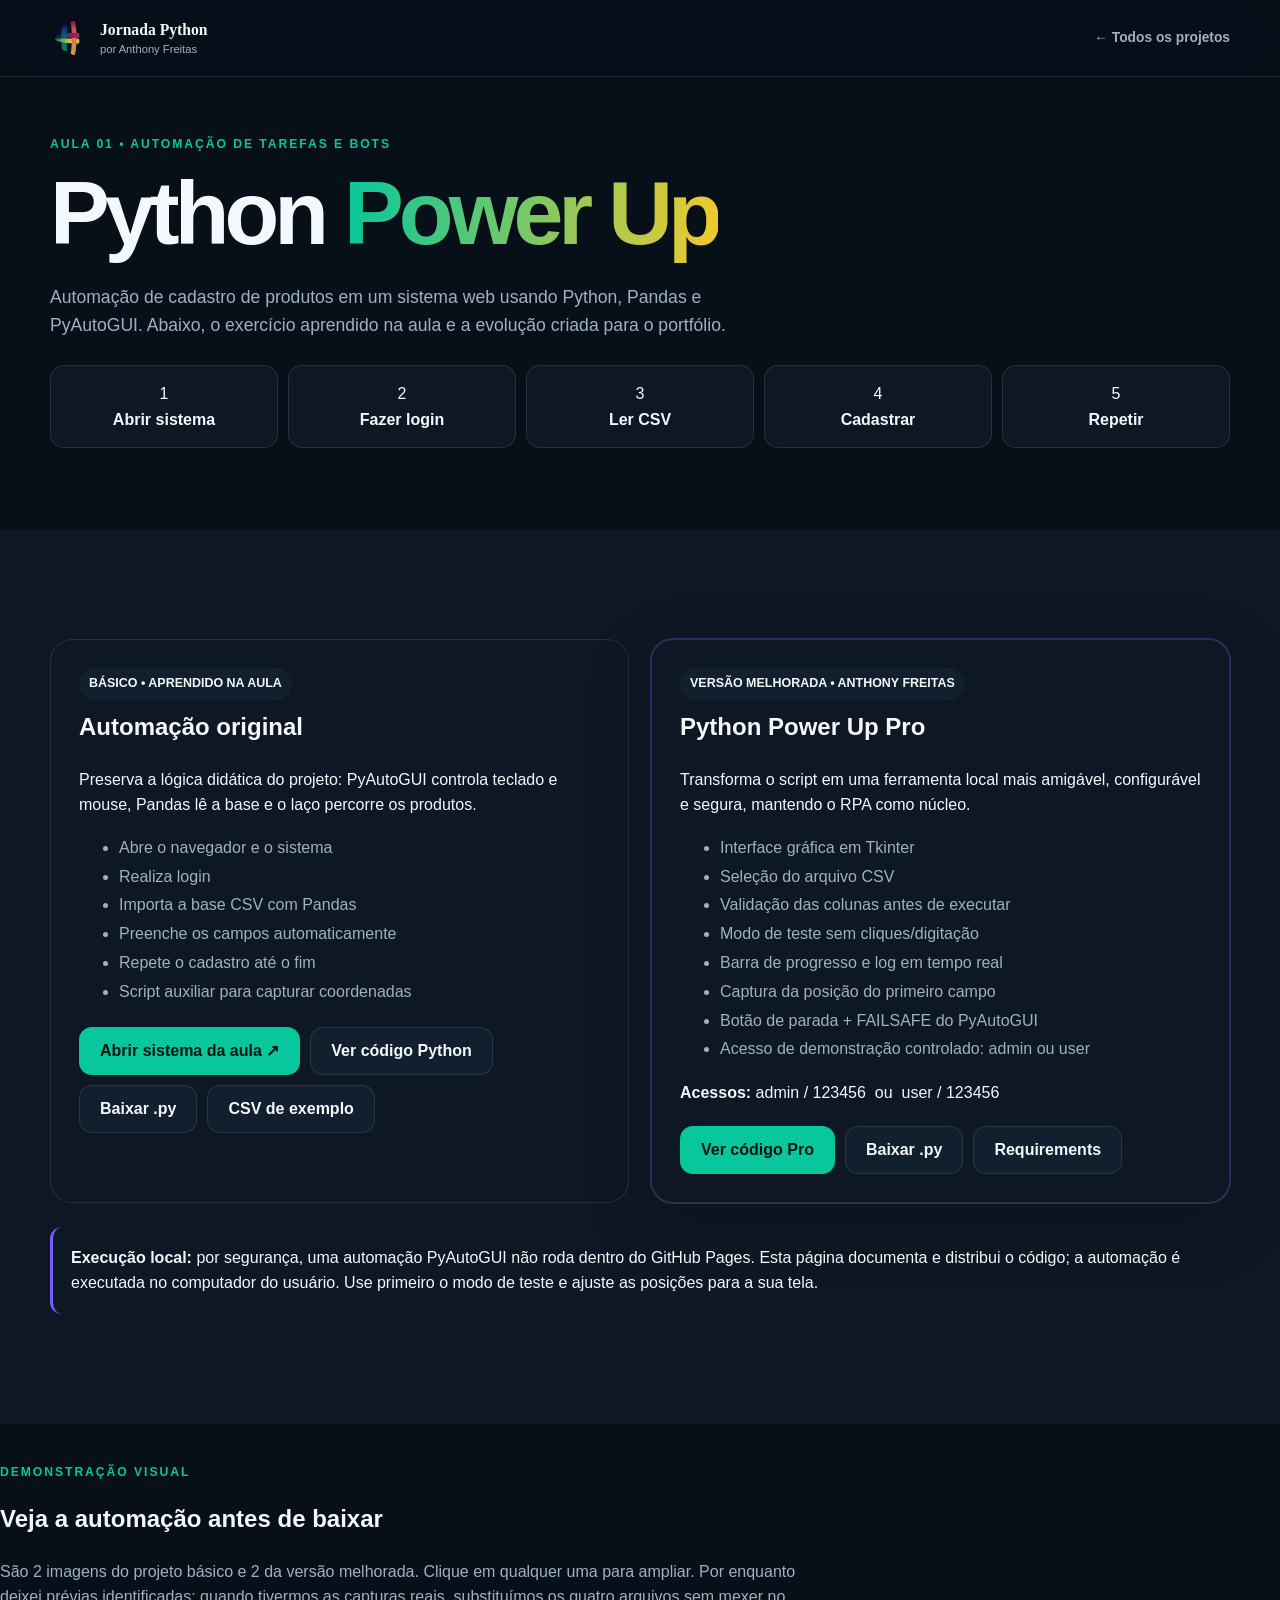
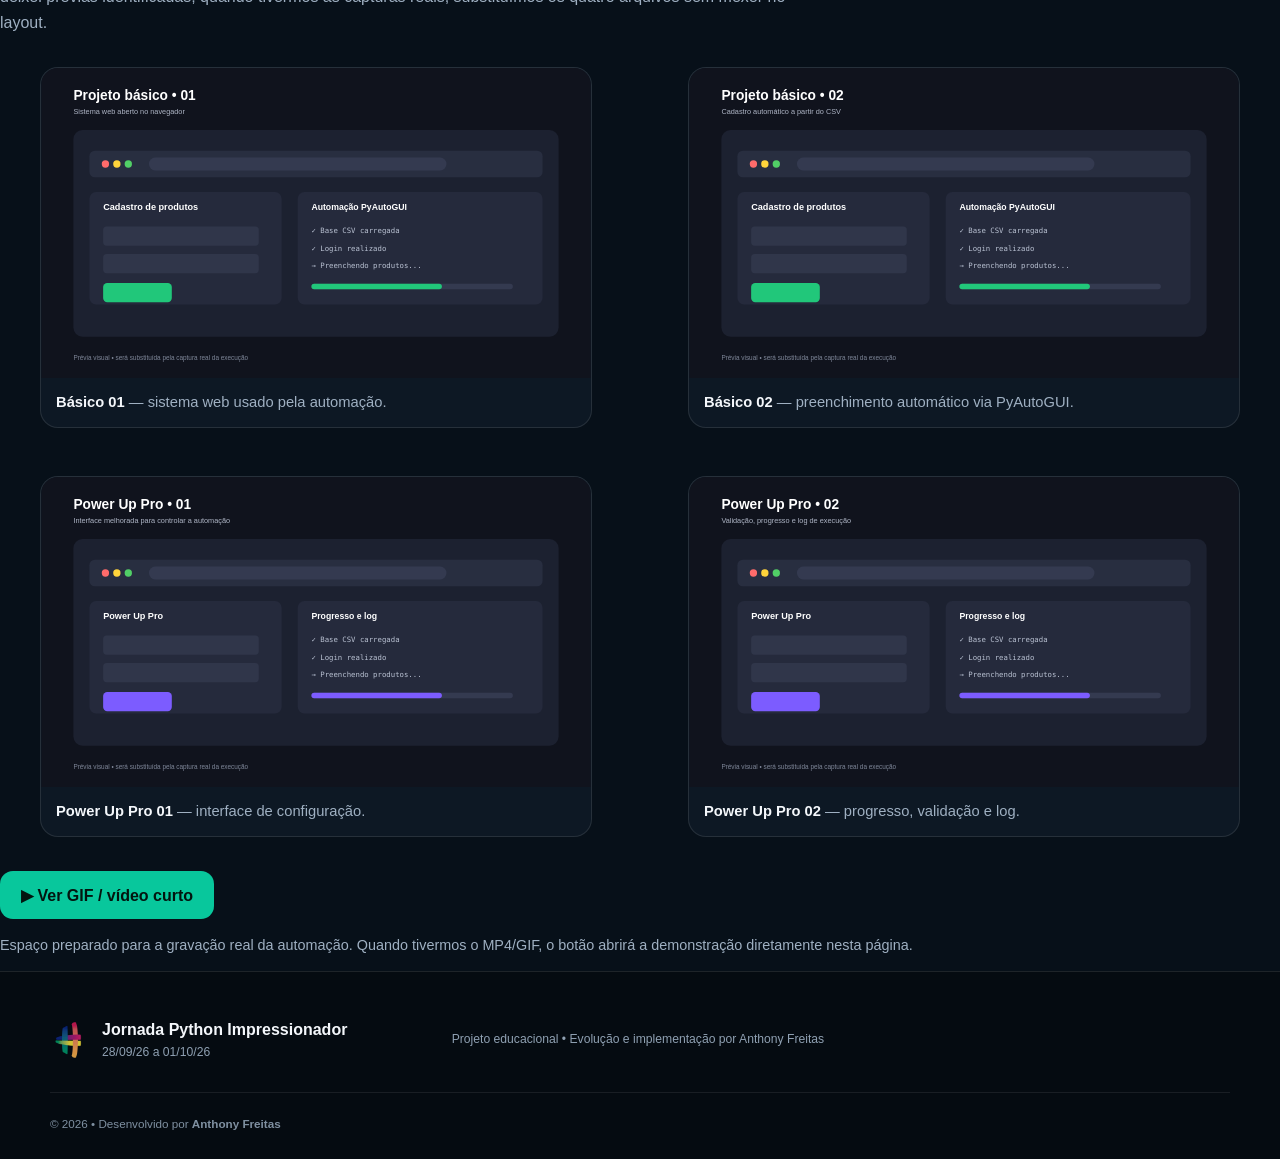
==== projetos/aula1/index.html @ df7ab8c3 "Add files via upload" ====
<!doctype html><html lang="pt-BR" data-theme="dark"><head><meta charset="utf-8"><meta name="viewport" content="width=device-width,initial-scale=1"><title>Aula 1 | Python Power Up</title><link rel="stylesheet" href="../../assets/css/style.css"><style>
.lesson-hero{padding:130px 0 55px}.lesson-grid{display:grid;grid-template-columns:1fr 1fr;gap:22px}.lesson-card{background:var(--surface);border:1px solid var(--line);border-radius:22px;padding:28px}.lesson-card h2{margin-top:8px}.lesson-card ul{line-height:1.8;color:var(--muted)}.lesson-card.pro{box-shadow:0 0 0 1px rgba(122,92,255,.35),0 20px 70px rgba(0,0,0,.18)}.lesson-badge{display:inline-flex;padding:6px 10px;border-radius:999px;background:var(--surface2);font-size:.78rem;font-weight:800}.lesson-actions{display:flex;gap:10px;flex-wrap:wrap;margin-top:20px}.code-flow{display:grid;grid-template-columns:repeat(5,1fr);gap:10px;margin:26px 0}.code-flow div{padding:15px 10px;border:1px solid var(--line);border-radius:14px;text-align:center;background:var(--surface)}.note{padding:18px;border-left:3px solid #7c5cff;background:var(--surface);border-radius:12px;margin-top:24px}@media(max-width:800px){.lesson-grid,.code-flow{grid-template-columns:1fr}.lesson-hero{padding-top:100px}}
.gallery-section{margin-top:34px}.gallery-head{margin-bottom:16px}.gallery-head p{color:var(--muted);max-width:800px}
.gallery-grid{display:grid;grid-template-columns:repeat(2,minmax(0,1fr));gap:16px}
.shot{border:1px solid var(--line);background:var(--surface);border-radius:18px;overflow:hidden;cursor:pointer;transition:.22s ease}
.shot:hover{transform:translateY(-5px);box-shadow:var(--shadow);border-color:#7c5cff}.shot img{width:100%;aspect-ratio:16/9;object-fit:cover;display:block}
.shot figcaption{padding:13px 15px;color:var(--muted);font-size:.92rem}.shot figcaption b{color:var(--text)}
.media-actions{display:flex;gap:10px;flex-wrap:wrap;margin:18px 0 4px}.media-note{font-size:.9rem;color:var(--muted)}
.modal-media{position:fixed;inset:0;background:rgba(0,0,0,.84);z-index:9999;display:none;place-items:center;padding:24px}.modal-media.open{display:grid}
.modal-media-inner{width:min(1100px,96vw);position:relative}.modal-media img{width:100%;max-height:82vh;object-fit:contain;border-radius:16px;background:#0b0d13}
.modal-close{position:absolute;right:10px;top:10px;width:42px;height:42px;border:0;border-radius:50%;font-size:24px;cursor:pointer}
@media(max-width:720px){.gallery-grid{grid-template-columns:1fr}}
</style></head><body>
<header class="site-header"><div class="container nav-wrap"><a class="brand" href="../../index.html"><img src="../../assets/img/logo-hashtag.png" alt="Logo Hashtag"><span><strong>Jornada Python</strong><small>por Anthony Freitas</small></span></a><nav class="nav"><a href="../../index.html#projetos">← Todos os projetos</a></nav></div></header>
<main><section class="lesson-hero"><div class="container"><span class="eyebrow">AULA 01 • AUTOMAÇÃO DE TAREFAS E BOTS</span><h1>Python <span>Power Up</span></h1><p class="lead">Automação de cadastro de produtos em um sistema web usando Python, Pandas e PyAutoGUI. Abaixo, o exercício aprendido na aula e a evolução criada para o portfólio.</p>
<div class="code-flow"><div>1<br><b>Abrir sistema</b></div><div>2<br><b>Fazer login</b></div><div>3<br><b>Ler CSV</b></div><div>4<br><b>Cadastrar</b></div><div>5<br><b>Repetir</b></div></div></div></section>
<section class="section alt"><div class="container lesson-grid">
<article class="lesson-card"><span class="lesson-badge">BÁSICO • APRENDIDO NA AULA</span><h2>Automação original</h2><p>Preserva a lógica didática do projeto: PyAutoGUI controla teclado e mouse, Pandas lê a base e o laço percorre os produtos.</p><ul><li>Abre o navegador e o sistema</li><li>Realiza login</li><li>Importa a base CSV com Pandas</li><li>Preenche os campos automaticamente</li><li>Repete o cadastro até o fim</li><li>Script auxiliar para capturar coordenadas</li></ul><div class="lesson-actions"><a class="btn btn-primary" href="https://dlp.hashtagtreinamentos.com/python/intensivao/login" target="_blank" rel="noopener">Abrir sistema da aula ↗</a><a class="btn btn-secondary" href="basico/aula1_basico.py" target="_blank">Ver código Python</a><a class="btn btn-secondary" href="basico/aula1_basico.py" download>Baixar .py</a><a class="btn btn-secondary" href="basico/produtos_exemplo.csv" download>CSV de exemplo</a></div></article>
<article class="lesson-card pro" id="melhorado"><span class="lesson-badge">VERSÃO MELHORADA • ANTHONY FREITAS</span><h2>Python Power Up Pro</h2><p>Transforma o script em uma ferramenta local mais amigável, configurável e segura, mantendo o RPA como núcleo.</p><ul><li>Interface gráfica em Tkinter</li><li>Seleção do arquivo CSV</li><li>Validação das colunas antes de executar</li><li>Modo de teste sem cliques/digitação</li><li>Barra de progresso e log em tempo real</li><li>Captura da posição do primeiro campo</li><li>Botão de parada + FAILSAFE do PyAutoGUI</li><li>Acesso de demonstração controlado: admin ou user</li></ul><p><b>Acessos:</b> admin / 123456 &nbsp;ou&nbsp; user / 123456</p><div class="lesson-actions"><a class="btn btn-primary" href="melhorado/automacao_pro.py" target="_blank">Ver código Pro</a><a class="btn btn-secondary" href="melhorado/automacao_pro.py" download>Baixar .py</a><a class="btn btn-secondary" href="melhorado/requirements.txt" download>Requirements</a></div></article>
</div><div class="container"><div class="note"><b>Execução local:</b> por segurança, uma automação PyAutoGUI não roda dentro do GitHub Pages. Esta página documenta e distribui o código; a automação é executada no computador do usuário. Use primeiro o modo de teste e ajuste as posições para a sua tela.</div></div></section><section class="gallery-section" id="demonstracao"><div class="gallery-head"><span class="eyebrow">DEMONSTRAÇÃO VISUAL</span><h2>Veja a automação antes de baixar</h2><p>São 2 imagens do projeto básico e 2 da versão melhorada. Clique em qualquer uma para ampliar. Por enquanto deixei prévias identificadas; quando tivermos as capturas reais, substituímos os quatro arquivos sem mexer no layout.</p></div><div class="gallery-grid">
<figure class="shot" data-full="assets/basico-01.svg"><img src="assets/basico-01.svg" alt="Projeto básico no navegador"><figcaption><b>Básico 01</b> — sistema web usado pela automação.</figcaption></figure>
<figure class="shot" data-full="assets/basico-02.svg"><img src="assets/basico-02.svg" alt="Automação básica cadastrando produtos"><figcaption><b>Básico 02</b> — preenchimento automático via PyAutoGUI.</figcaption></figure>
<figure class="shot" data-full="assets/pro-01.svg"><img src="assets/pro-01.svg" alt="Interface Power Up Pro"><figcaption><b>Power Up Pro 01</b> — interface de configuração.</figcaption></figure>
<figure class="shot" data-full="assets/pro-02.svg"><img src="assets/pro-02.svg" alt="Progresso da versão Power Up Pro"><figcaption><b>Power Up Pro 02</b> — progresso, validação e log.</figcaption></figure></div>
<div class="media-actions"><a class="btn btn-primary" href="#video-demo">▶ Ver GIF / vídeo curto</a></div><p class="media-note" id="video-demo">Espaço preparado para a gravação real da automação. Quando tivermos o MP4/GIF, o botão abrirá a demonstração diretamente nesta página.</p></section>
<div class="modal-media" id="mediaModal" aria-hidden="true"><div class="modal-media-inner"><button class="modal-close" aria-label="Fechar">×</button><img src="" alt="Imagem ampliada"></div></div></main>
<footer><div class="container footer-grid"><div class="footer-brand"><img src="../../assets/img/logo-hashtag.png" alt=""><div><strong>Jornada Python Impressionador</strong><span>28/09/26 a 01/10/26</span></div></div><p>Projeto educacional • Evolução e implementação por Anthony Freitas</p></div><div class="container footer-bottom"><span>© 2026 • Desenvolvido por <strong>Anthony Freitas</strong></span></div></footer><script>const m=document.getElementById("mediaModal");if(m){const im=m.querySelector("img");document.querySelectorAll(".shot").forEach(s=>s.onclick=()=>{im.src=s.dataset.full;m.classList.add("open");m.setAttribute("aria-hidden","false")});const c=()=>{m.classList.remove("open");m.setAttribute("aria-hidden","true")};m.querySelector(".modal-close").onclick=c;m.onclick=e=>{if(e.target===m)c()};document.addEventListener("keydown",e=>{if(e.key==="Escape")c()})}</script></body></html>
---- assets/css/style.css ----
:root{
  --bg:#071019;--surface:#0d1824;--surface2:#111f2e;--text:#f4f7fb;--muted:#9fb0c2;
  --line:rgba(255,255,255,.10);--primary:#08c79c;--primary2:#f0c92e;--pink:#c51873;
  --shadow:0 24px 70px rgba(0,0,0,.25);--header:rgba(7,16,25,.80);
}
html[data-theme="light"]{
  --bg:#f6f8fb;--surface:#ffffff;--surface2:#edf2f7;--text:#102030;--muted:#617184;
  --line:rgba(16,32,48,.12);--shadow:0 24px 70px rgba(21,41,60,.10);--header:rgba(246,248,251,.86);
}
*{box-sizing:border-box}html{scroll-behavior:smooth}body{margin:0;background:var(--bg);color:var(--text);font-family:Inter,Arial,sans-serif;line-height:1.6}
a{color:inherit;text-decoration:none}button,a{font:inherit}.container{width:min(1180px,calc(100% - 40px));margin:auto}.section{padding:110px 0;scroll-margin-top:80px}.alt{background:var(--surface)}
.site-header{position:fixed;inset:0 0 auto;z-index:50;background:var(--header);backdrop-filter:blur(18px);border-bottom:1px solid var(--line)}
.nav-wrap{height:76px;display:flex;align-items:center;gap:26px}.brand{display:flex;align-items:center;gap:12px;margin-right:auto}.brand img{width:38px;height:38px;object-fit:contain}.brand span{display:grid;line-height:1.15}.brand strong{font-family:"Space Grotesk";font-size:.98rem}.brand small{color:var(--muted);font-size:.7rem;margin-top:4px}
.nav{display:flex;align-items:center;gap:23px}.nav a{font-size:.86rem;color:var(--muted);font-weight:600;transition:.2s}.nav a:hover{color:var(--text)}
.theme-toggle,.menu-toggle{border:1px solid var(--line);background:var(--surface2);color:var(--text);width:42px;height:42px;border-radius:12px;cursor:pointer}.menu-toggle{display:none}
.hero{min-height:100vh;display:grid;align-items:center;padding-top:130px;overflow:hidden;background:
radial-gradient(circle at 80% 30%,rgba(197,24,115,.13),transparent 26%),
radial-gradient(circle at 70% 70%,rgba(8,199,156,.12),transparent 30%),var(--bg)}
.hero-grid{display:grid;grid-template-columns:1.15fr .85fr;align-items:center;gap:70px}.eyebrow{display:inline-block;color:var(--primary);font-size:.76rem;font-weight:800;letter-spacing:.16em;margin-bottom:18px}
h1,h2,h3{font-family:"Space Grotesk",Inter,sans-serif;margin-top:0}h1{font-size:clamp(3.1rem,7vw,6.4rem);line-height:.92;letter-spacing:-.055em;margin-bottom:28px}h1 span{background:linear-gradient(90deg,var(--primary),var(--primary2));-webkit-background-clip:text;color:transparent}
.lead{font-size:1.1rem;color:var(--muted);max-width:680px}.hero-actions,.certificate-actions{display:flex;flex-wrap:wrap;gap:12px;margin-top:32px}.btn{display:inline-flex;align-items:center;justify-content:center;min-height:48px;padding:0 20px;border-radius:13px;font-weight:700;border:1px solid transparent;transition:.2s}.btn-primary{background:var(--primary);color:#03150f}.btn-secondary{background:var(--surface2);border-color:var(--line)}.btn-ghost{border-color:var(--line);color:var(--muted)}.btn:hover{transform:translateY(-2px)}
.social-row{display:flex;flex-wrap:wrap;gap:18px;margin-top:35px;color:var(--muted);font-size:.82rem}.social-row a:hover{color:var(--primary)}
.hero-visual{position:relative;display:grid;place-items:center}.logo-orbit{width:min(430px,80vw);aspect-ratio:1;display:grid;place-items:center;position:relative}.logo-orbit img{width:47%;filter:drop-shadow(0 25px 30px rgba(0,0,0,.25));z-index:2}.orbit{position:absolute;border:1px solid var(--line);border-radius:50%}.orbit-1{inset:8%}.orbit-2{inset:20%;border-style:dashed;animation:spin 20s linear infinite}.progress-card{position:absolute;right:0;bottom:0;width:260px;background:color-mix(in srgb,var(--surface) 88%,transparent);border:1px solid var(--line);border-radius:18px;padding:18px;box-shadow:var(--shadow);backdrop-filter:blur(12px)}.progress-card>div:first-child{display:flex;justify-content:space-between}.progress-card span,.progress-card small{color:var(--muted);font-size:.75rem}.progress{height:7px;background:var(--surface2);border-radius:10px;margin:12px 0;overflow:hidden}.progress span{display:block;height:100%;background:linear-gradient(90deg,var(--primary),var(--primary2));border-radius:10px}
.section-heading{max-width:760px;margin-bottom:50px}.section-heading h2{font-size:clamp(2rem,4vw,3.6rem);line-height:1.05;margin-bottom:18px;letter-spacing:-.035em}.section-heading p{color:var(--muted);font-size:1.02rem}
.steps{display:grid;grid-template-columns:repeat(4,1fr);gap:16px}.steps article{padding:25px;border:1px solid var(--line);border-radius:20px;background:var(--bg)}.steps article>span{font-weight:800;color:var(--primary);font-size:.78rem}.steps h3{margin:15px 0 7px}.steps p{color:var(--muted);font-size:.88rem;margin:0}
.timeline{display:grid;grid-template-columns:repeat(4,1fr);margin-top:50px;border-top:1px solid var(--line)}.timeline-item{position:relative;padding:25px 8px 0;color:var(--muted)}.timeline-item:before{content:"";position:absolute;width:11px;height:11px;border-radius:50%;background:var(--surface2);border:2px solid var(--muted);top:-7px;left:8px}.timeline-item.done:before{background:var(--primary);border-color:var(--primary)}.timeline-item.active:before{background:var(--primary2);border-color:var(--primary2);box-shadow:0 0 0 7px rgba(240,201,46,.12)}.timeline-item b,.timeline-item span,.timeline-item small{display:block}.timeline-item b{font-size:.72rem}.timeline-item span{color:var(--text);font-weight:700;margin-top:4px}.timeline-item small{font-size:.76rem}
.project-grid{display:grid;grid-template-columns:repeat(2,1fr);gap:22px}.project-card{position:relative;padding:30px;border-radius:24px;border:1px solid var(--line);background:var(--surface);overflow:hidden;transition:.25s}.project-card:hover{transform:translateY(-5px);box-shadow:var(--shadow);border-color:color-mix(in srgb,var(--primary) 45%,var(--line))}.card-top{display:flex;justify-content:space-between;align-items:center}.number{font-size:.72rem;font-weight:800;color:var(--muted)}.status{font-size:.68rem;font-weight:800;padding:6px 10px;border-radius:999px}.status.done{background:rgba(8,199,156,.12);color:var(--primary)}.status.active{background:rgba(240,201,46,.13);color:#d6ad00}.status.next{background:var(--surface2);color:var(--muted)}.icon{font-size:2.1rem;margin:28px 0 20px}.kicker{font-size:.68rem;letter-spacing:.13em;color:var(--primary);font-weight:800}.project-card h3{font-size:1.65rem;margin-bottom:10px}.project-card>p:not(.kicker){color:var(--muted);min-height:52px}.tags{display:flex;gap:7px;flex-wrap:wrap;margin:20px 0}.tags span,.tech-grid span{border:1px solid var(--line);background:var(--surface2);padding:7px 10px;border-radius:9px;color:var(--muted);font-size:.73rem;font-weight:700}.card-actions{display:grid;grid-template-columns:1fr 1fr;gap:9px;margin-top:25px}.card-actions a{border:1px solid var(--line);border-radius:11px;padding:11px 12px;font-size:.76rem;font-weight:700;text-align:center}.card-actions a:hover:not(.disabled){border-color:var(--primary);color:var(--primary)}.card-actions .accent{background:var(--primary);color:#03150f;border-color:var(--primary)}.card-actions .disabled{opacity:.42;cursor:not-allowed}.credits{margin-top:30px;padding:22px 25px;border-left:3px solid var(--primary);background:var(--surface);border-radius:0 14px 14px 0}.credits p{color:var(--muted);font-size:.86rem;margin-bottom:0}
.tech-grid{display:flex;flex-wrap:wrap;gap:12px}.tech-grid span{font-size:.9rem;padding:13px 17px;background:var(--bg)}
.certificate-section{background:radial-gradient(circle at 50% 70%,rgba(8,199,156,.08),transparent 35%)}.certificate-placeholder{border:1px dashed color-mix(in srgb,var(--primary) 55%,var(--line));border-radius:26px;min-height:330px;display:flex;flex-direction:column;align-items:center;justify-content:center;text-align:center;padding:35px;background:var(--surface)}.certificate-icon{font-size:3.5rem;color:var(--primary);line-height:1}.certificate-placeholder h3{font-size:1.7rem;margin:15px 0 6px}.certificate-placeholder p{color:var(--muted);max-width:520px}.certificate-placeholder button:disabled{opacity:.45;cursor:not-allowed}
footer{border-top:1px solid var(--line);padding:45px 0 25px;background:#050b11;color:#f4f7fb}.footer-grid{display:grid;grid-template-columns:1fr 1fr 1fr;align-items:center;gap:25px}.footer-brand{display:flex;align-items:center;gap:12px}.footer-brand img{width:40px}.footer-brand div{display:grid}.footer-brand span,.footer-grid>p{font-size:.76rem;color:#8fa0b2}.footer-social{display:flex;justify-content:flex-end;gap:14px;flex-wrap:wrap;font-size:.76rem;color:#9fb0c2}.footer-bottom{border-top:1px solid rgba(255,255,255,.08);margin-top:30px;padding-top:22px;display:flex;justify-content:space-between;color:#7f90a1;font-size:.73rem}
.reveal{opacity:0;transform:translateY(20px);transition:opacity .7s ease,transform .7s ease}.reveal.visible{opacity:1;transform:none}
@keyframes spin{to{transform:rotate(360deg)}}
@media(max-width:900px){.hero-grid{grid-template-columns:1fr}.hero-visual{margin-top:30px}.steps{grid-template-columns:1fr 1fr}.project-grid{grid-template-columns:1fr}.footer-grid{grid-template-columns:1fr}.footer-social{justify-content:flex-start}.nav{display:none;position:absolute;top:76px;left:20px;right:20px;background:var(--surface);border:1px solid var(--line);border-radius:16px;padding:18px;flex-direction:column;align-items:flex-start;box-shadow:var(--shadow)}.nav.open{display:flex}.menu-toggle{display:block}}
@media(max-width:600px){.container{width:min(100% - 28px,1180px)}.section{padding:80px 0}.nav-wrap{gap:10px}.brand small{display:none}.steps{grid-template-columns:1fr}.timeline{grid-template-columns:1fr;border-top:0;border-left:1px solid var(--line);margin-left:7px}.timeline-item{padding:0 0 25px 25px}.timeline-item:before{top:5px;left:-7px}.card-actions{grid-template-columns:1fr}.footer-bottom{gap:14px;flex-direction:column}.progress-card{position:relative;right:auto;bottom:auto;margin-top:-25px}.hero{padding-top:120px}h1{font-size:3.4rem}}


/* Ajustes V1.1 — redes, âncoras e interação */
#projetos{scroll-margin-top:76px;padding-top:76px}
#jornada,#tecnologias,#certificacao,#contato{scroll-margin-top:76px}

.top-socials{display:flex;align-items:center;gap:7px;margin-left:4px}
.top-socials a{width:34px;height:34px;display:grid;place-items:center;border:1px solid transparent;border-radius:10px;color:var(--muted);transition:transform .2s ease,color .2s ease,background .2s ease,border-color .2s ease}
.top-socials a svg{width:17px;height:17px;fill:currentColor}
.top-socials a:hover{transform:translateY(-3px);color:var(--primary);background:var(--surface2);border-color:var(--line)}

.steps article{transition:transform .25s ease,box-shadow .25s ease,border-color .25s ease,background .25s ease}
.steps article:nth-child(1):hover{background:color-mix(in srgb,var(--primary) 13%,var(--bg));border-color:color-mix(in srgb,var(--primary) 55%,var(--line))}
.steps article:nth-child(2):hover{background:color-mix(in srgb,#3b82f6 13%,var(--bg));border-color:color-mix(in srgb,#3b82f6 55%,var(--line))}
.steps article:nth-child(3):hover{background:color-mix(in srgb,var(--pink) 12%,var(--bg));border-color:color-mix(in srgb,var(--pink) 50%,var(--line))}
.steps article:nth-child(4):hover{background:color-mix(in srgb,var(--primary2) 13%,var(--bg));border-color:color-mix(in srgb,var(--primary2) 55%,var(--line))}
.steps article:hover{transform:translateY(-7px);box-shadow:var(--shadow)}

.timeline-item{transition:transform .22s ease,background .22s ease;padding-left:12px;border-radius:12px}
.timeline-item:hover{transform:translateY(-4px);background:var(--surface2)}
.timeline-item.done{color:var(--primary)}
.timeline-item.active{color:#d6ad00}
.timeline-item.done span,.timeline-item.active span{color:var(--text)}

.project-card:nth-child(3){border-color:color-mix(in srgb,var(--primary) 30%,var(--line))}
.project-card:nth-child(4){border-color:color-mix(in srgb,var(--primary2) 32%,var(--line))}

@media(max-width:1100px){
  .nav{gap:15px}
  .nav a{font-size:.8rem}
  .top-socials{gap:3px}
  .top-socials a{width:31px;height:31px}
}
@media(max-width:900px){
  .top-socials{margin-left:auto}
}
@media(max-width:600px){
  .top-socials a:nth-child(2),.top-socials a:nth-child(4){display:none}
}
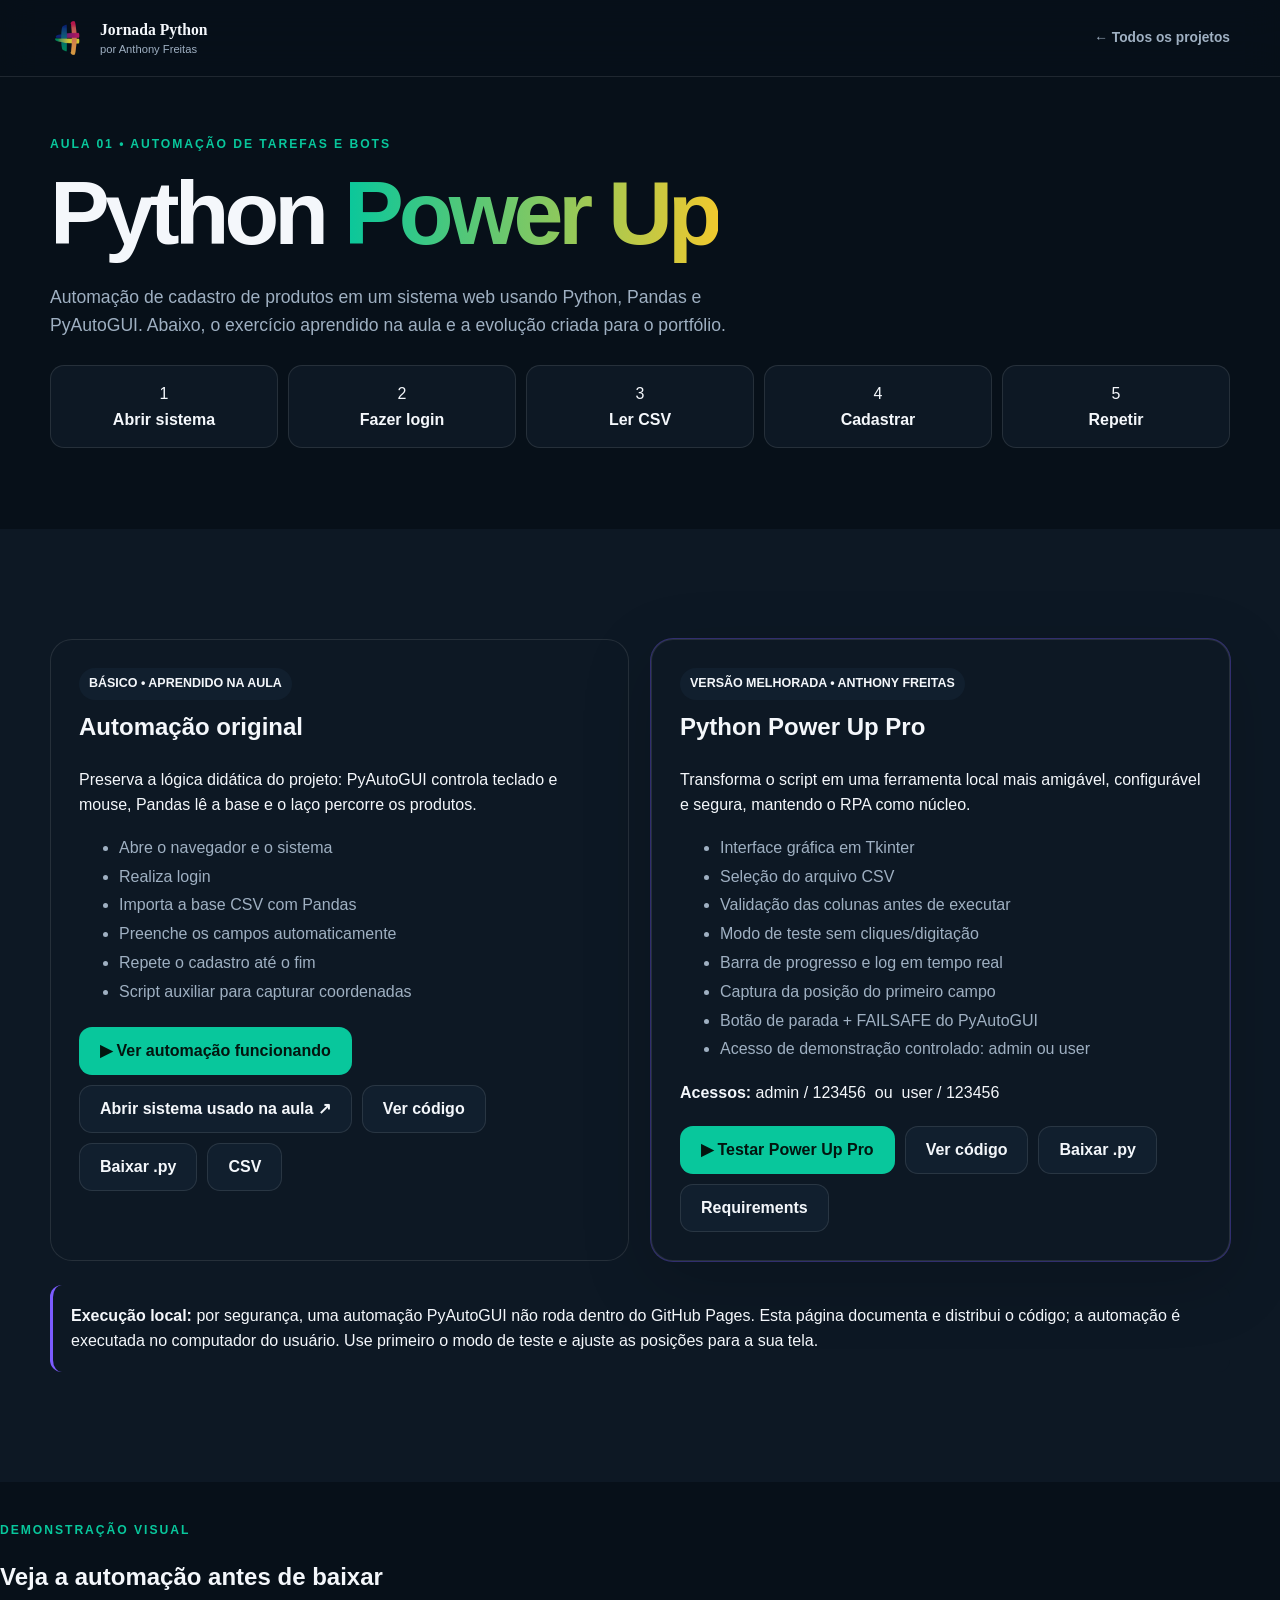
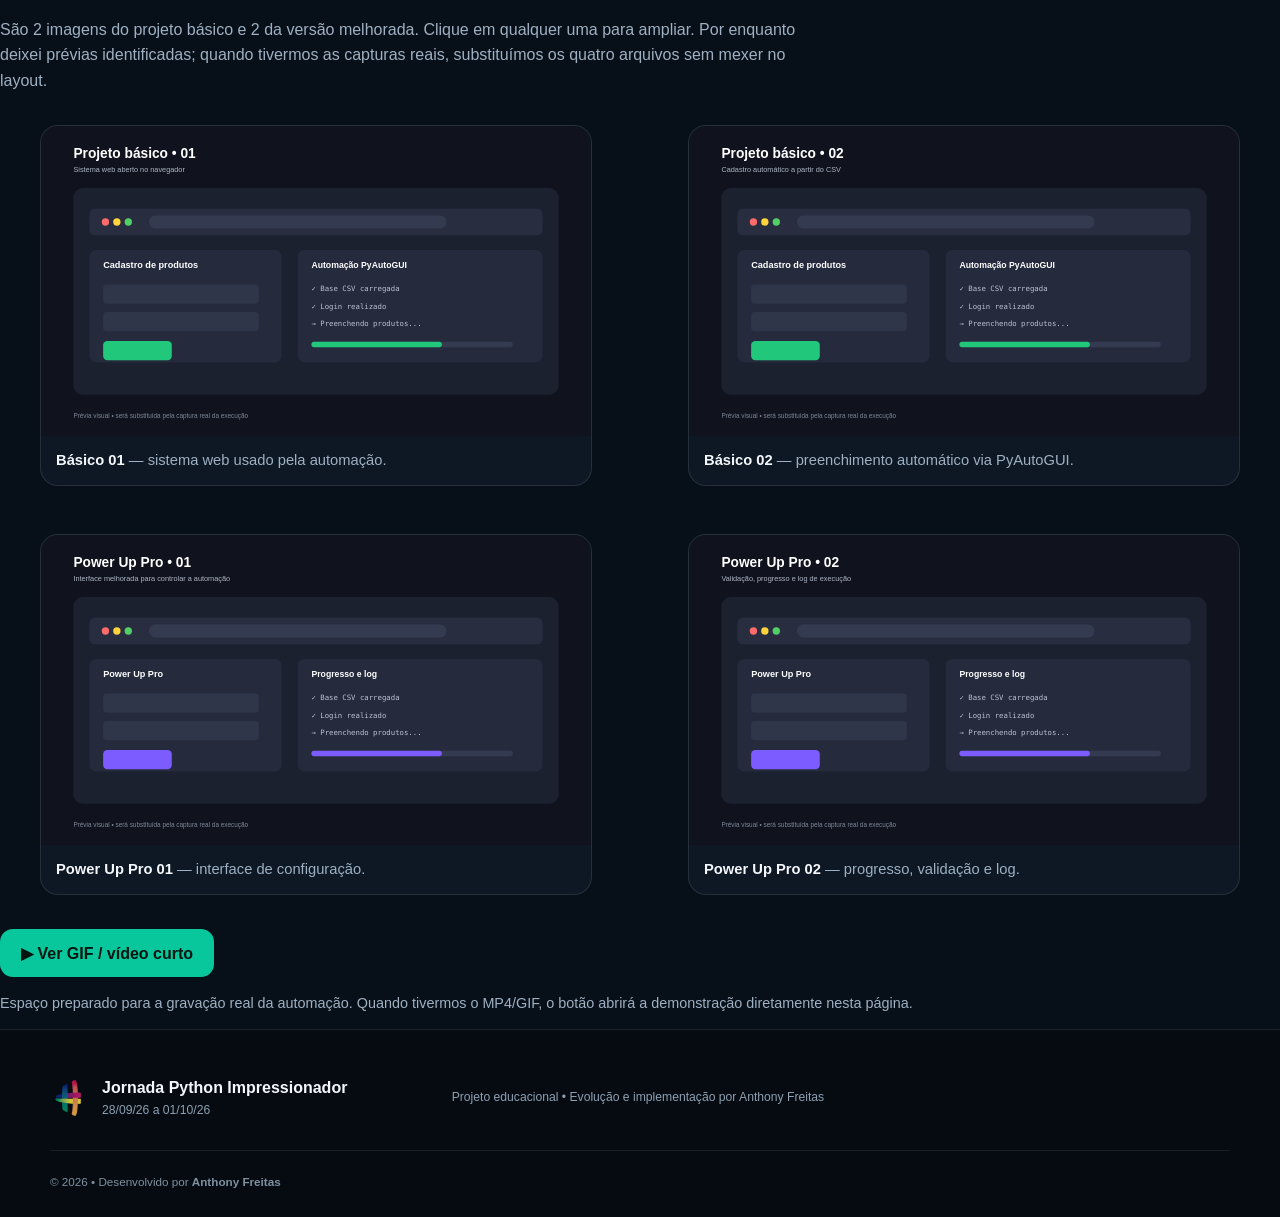
==== commit f0904d38: "Add files via upload" ====
--- a/projetos/aula1/index.html
+++ b/projetos/aula1/index.html
@@ -10,13 +10,29 @@
 .modal-media-inner{width:min(1100px,96vw);position:relative}.modal-media img{width:100%;max-height:82vh;object-fit:contain;border-radius:16px;background:#0b0d13}
 .modal-close{position:absolute;right:10px;top:10px;width:42px;height:42px;border:0;border-radius:50%;font-size:24px;cursor:pointer}
 @media(max-width:720px){.gallery-grid{grid-template-columns:1fr}}
+
+.demo-gif{width:100%;border-radius:16px;border:1px solid var(--line);margin-top:14px}
+.demo-modal{position:fixed;inset:0;z-index:10000;background:rgba(0,0,0,.88);display:none;place-items:center;padding:20px}
+.demo-modal.open{display:grid}.demo-modal-box{width:min(1000px,96vw);background:#0b1720;border:1px solid #294052;border-radius:20px;padding:18px;position:relative}
+.demo-modal-box img{width:100%;border-radius:14px}.demo-modal-close{position:absolute;right:25px;top:25px;width:42px;height:42px;border:0;border-radius:50%;font-size:24px;cursor:pointer}
 </style></head><body>
 <header class="site-header"><div class="container nav-wrap"><a class="brand" href="../../index.html"><img src="../../assets/img/logo-hashtag.png" alt="Logo Hashtag"><span><strong>Jornada Python</strong><small>por Anthony Freitas</small></span></a><nav class="nav"><a href="../../index.html#projetos">← Todos os projetos</a></nav></div></header>
 <main><section class="lesson-hero"><div class="container"><span class="eyebrow">AULA 01 • AUTOMAÇÃO DE TAREFAS E BOTS</span><h1>Python <span>Power Up</span></h1><p class="lead">Automação de cadastro de produtos em um sistema web usando Python, Pandas e PyAutoGUI. Abaixo, o exercício aprendido na aula e a evolução criada para o portfólio.</p>
 <div class="code-flow"><div>1<br><b>Abrir sistema</b></div><div>2<br><b>Fazer login</b></div><div>3<br><b>Ler CSV</b></div><div>4<br><b>Cadastrar</b></div><div>5<br><b>Repetir</b></div></div></div></section>
 <section class="section alt"><div class="container lesson-grid">
-<article class="lesson-card"><span class="lesson-badge">BÁSICO • APRENDIDO NA AULA</span><h2>Automação original</h2><p>Preserva a lógica didática do projeto: PyAutoGUI controla teclado e mouse, Pandas lê a base e o laço percorre os produtos.</p><ul><li>Abre o navegador e o sistema</li><li>Realiza login</li><li>Importa a base CSV com Pandas</li><li>Preenche os campos automaticamente</li><li>Repete o cadastro até o fim</li><li>Script auxiliar para capturar coordenadas</li></ul><div class="lesson-actions"><a class="btn btn-primary" href="https://dlp.hashtagtreinamentos.com/python/intensivao/login" target="_blank" rel="noopener">Abrir sistema da aula ↗</a><a class="btn btn-secondary" href="basico/aula1_basico.py" target="_blank">Ver código Python</a><a class="btn btn-secondary" href="basico/aula1_basico.py" download>Baixar .py</a><a class="btn btn-secondary" href="basico/produtos_exemplo.csv" download>CSV de exemplo</a></div></article>
-<article class="lesson-card pro" id="melhorado"><span class="lesson-badge">VERSÃO MELHORADA • ANTHONY FREITAS</span><h2>Python Power Up Pro</h2><p>Transforma o script em uma ferramenta local mais amigável, configurável e segura, mantendo o RPA como núcleo.</p><ul><li>Interface gráfica em Tkinter</li><li>Seleção do arquivo CSV</li><li>Validação das colunas antes de executar</li><li>Modo de teste sem cliques/digitação</li><li>Barra de progresso e log em tempo real</li><li>Captura da posição do primeiro campo</li><li>Botão de parada + FAILSAFE do PyAutoGUI</li><li>Acesso de demonstração controlado: admin ou user</li></ul><p><b>Acessos:</b> admin / 123456 &nbsp;ou&nbsp; user / 123456</p><div class="lesson-actions"><a class="btn btn-primary" href="melhorado/automacao_pro.py" target="_blank">Ver código Pro</a><a class="btn btn-secondary" href="melhorado/automacao_pro.py" download>Baixar .py</a><a class="btn btn-secondary" href="melhorado/requirements.txt" download>Requirements</a></div></article>
+<article class="lesson-card"><span class="lesson-badge">BÁSICO • APRENDIDO NA AULA</span><h2>Automação original</h2><p>Preserva a lógica didática do projeto: PyAutoGUI controla teclado e mouse, Pandas lê a base e o laço percorre os produtos.</p><ul><li>Abre o navegador e o sistema</li><li>Realiza login</li><li>Importa a base CSV com Pandas</li><li>Preenche os campos automaticamente</li><li>Repete o cadastro até o fim</li><li>Script auxiliar para capturar coordenadas</li></ul><div class="lesson-actions">
+<a class="btn btn-primary" href="#" id="openBasicDemo">▶ Ver automação funcionando</a>
+<a class="btn btn-secondary" href="https://dlp.hashtagtreinamentos.com/python/intensivao/login" target="_blank" rel="noopener">Abrir sistema usado na aula ↗</a>
+<a class="btn btn-secondary" href="basico/aula1_basico.py" target="_blank">Ver código</a>
+<a class="btn btn-secondary" href="basico/aula1_basico.py" download>Baixar .py</a>
+<a class="btn btn-secondary" href="basico/produtos_exemplo.csv" download>CSV</a>
+</div></article>
+<article class="lesson-card pro" id="melhorado"><span class="lesson-badge">VERSÃO MELHORADA • ANTHONY FREITAS</span><h2>Python Power Up Pro</h2><p>Transforma o script em uma ferramenta local mais amigável, configurável e segura, mantendo o RPA como núcleo.</p><ul><li>Interface gráfica em Tkinter</li><li>Seleção do arquivo CSV</li><li>Validação das colunas antes de executar</li><li>Modo de teste sem cliques/digitação</li><li>Barra de progresso e log em tempo real</li><li>Captura da posição do primeiro campo</li><li>Botão de parada + FAILSAFE do PyAutoGUI</li><li>Acesso de demonstração controlado: admin ou user</li></ul><p><b>Acessos:</b> admin / 123456 &nbsp;ou&nbsp; user / 123456</p><div class="lesson-actions">
+<a class="btn btn-primary" href="demo-pro/index.html">▶ Testar Power Up Pro</a>
+<a class="btn btn-secondary" href="melhorado/automacao_pro.py" target="_blank">Ver código</a>
+<a class="btn btn-secondary" href="melhorado/automacao_pro.py" download>Baixar .py</a>
+<a class="btn btn-secondary" href="melhorado/requirements.txt" download>Requirements</a>
+</div></article>
 </div><div class="container"><div class="note"><b>Execução local:</b> por segurança, uma automação PyAutoGUI não roda dentro do GitHub Pages. Esta página documenta e distribui o código; a automação é executada no computador do usuário. Use primeiro o modo de teste e ajuste as posições para a sua tela.</div></div></section><section class="gallery-section" id="demonstracao"><div class="gallery-head"><span class="eyebrow">DEMONSTRAÇÃO VISUAL</span><h2>Veja a automação antes de baixar</h2><p>São 2 imagens do projeto básico e 2 da versão melhorada. Clique em qualquer uma para ampliar. Por enquanto deixei prévias identificadas; quando tivermos as capturas reais, substituímos os quatro arquivos sem mexer no layout.</p></div><div class="gallery-grid">
 <figure class="shot" data-full="assets/basico-01.svg"><img src="assets/basico-01.svg" alt="Projeto básico no navegador"><figcaption><b>Básico 01</b> — sistema web usado pela automação.</figcaption></figure>
 <figure class="shot" data-full="assets/basico-02.svg"><img src="assets/basico-02.svg" alt="Automação básica cadastrando produtos"><figcaption><b>Básico 02</b> — preenchimento automático via PyAutoGUI.</figcaption></figure>
@@ -24,4 +40,7 @@
 <figure class="shot" data-full="assets/pro-02.svg"><img src="assets/pro-02.svg" alt="Progresso da versão Power Up Pro"><figcaption><b>Power Up Pro 02</b> — progresso, validação e log.</figcaption></figure></div>
 <div class="media-actions"><a class="btn btn-primary" href="#video-demo">▶ Ver GIF / vídeo curto</a></div><p class="media-note" id="video-demo">Espaço preparado para a gravação real da automação. Quando tivermos o MP4/GIF, o botão abrirá a demonstração diretamente nesta página.</p></section>
 <div class="modal-media" id="mediaModal" aria-hidden="true"><div class="modal-media-inner"><button class="modal-close" aria-label="Fechar">×</button><img src="" alt="Imagem ampliada"></div></div></main>
-<footer><div class="container footer-grid"><div class="footer-brand"><img src="../../assets/img/logo-hashtag.png" alt=""><div><strong>Jornada Python Impressionador</strong><span>28/09/26 a 01/10/26</span></div></div><p>Projeto educacional • Evolução e implementação por Anthony Freitas</p></div><div class="container footer-bottom"><span>© 2026 • Desenvolvido por <strong>Anthony Freitas</strong></span></div></footer><script>const m=document.getElementById("mediaModal");if(m){const im=m.querySelector("img");document.querySelectorAll(".shot").forEach(s=>s.onclick=()=>{im.src=s.dataset.full;m.classList.add("open");m.setAttribute("aria-hidden","false")});const c=()=>{m.classList.remove("open");m.setAttribute("aria-hidden","true")};m.querySelector(".modal-close").onclick=c;m.onclick=e=>{if(e.target===m)c()};document.addEventListener("keydown",e=>{if(e.key==="Escape")c()})}</script></body></html>+<footer><div class="container footer-grid"><div class="footer-brand"><img src="../../assets/img/logo-hashtag.png" alt=""><div><strong>Jornada Python Impressionador</strong><span>28/09/26 a 01/10/26</span></div></div><p>Projeto educacional • Evolução e implementação por Anthony Freitas</p></div><div class="container footer-bottom"><span>© 2026 • Desenvolvido por <strong>Anthony Freitas</strong></span></div></footer><script>const m=document.getElementById("mediaModal");if(m){const im=m.querySelector("img");document.querySelectorAll(".shot").forEach(s=>s.onclick=()=>{im.src=s.dataset.full;m.classList.add("open");m.setAttribute("aria-hidden","false")});const c=()=>{m.classList.remove("open");m.setAttribute("aria-hidden","true")};m.querySelector(".modal-close").onclick=c;m.onclick=e=>{if(e.target===m)c()};document.addEventListener("keydown",e=>{if(e.key==="Escape")c()})}</script><div class="demo-modal" id="basicDemoModal"><div class="demo-modal-box"><button class="demo-modal-close" aria-label="Fechar">×</button><h2>Automação básica em funcionamento</h2><p>Representação animada do fluxo executado pelo Python/PyAutoGUI no navegador.</p><img src="assets/demo-basico.gif" alt="Demonstração animada da automação básica"></div></div><script>
+const bd=document.getElementById("basicDemoModal"),ob=document.getElementById("openBasicDemo");
+if(ob&&bd){ob.onclick=e=>{e.preventDefault();bd.classList.add("open")};const close=()=>bd.classList.remove("open");bd.querySelector(".demo-modal-close").onclick=close;bd.onclick=e=>{if(e.target===bd)close()};document.addEventListener("keydown",e=>{if(e.key==="Escape")close()})}
+</script></body></html>
